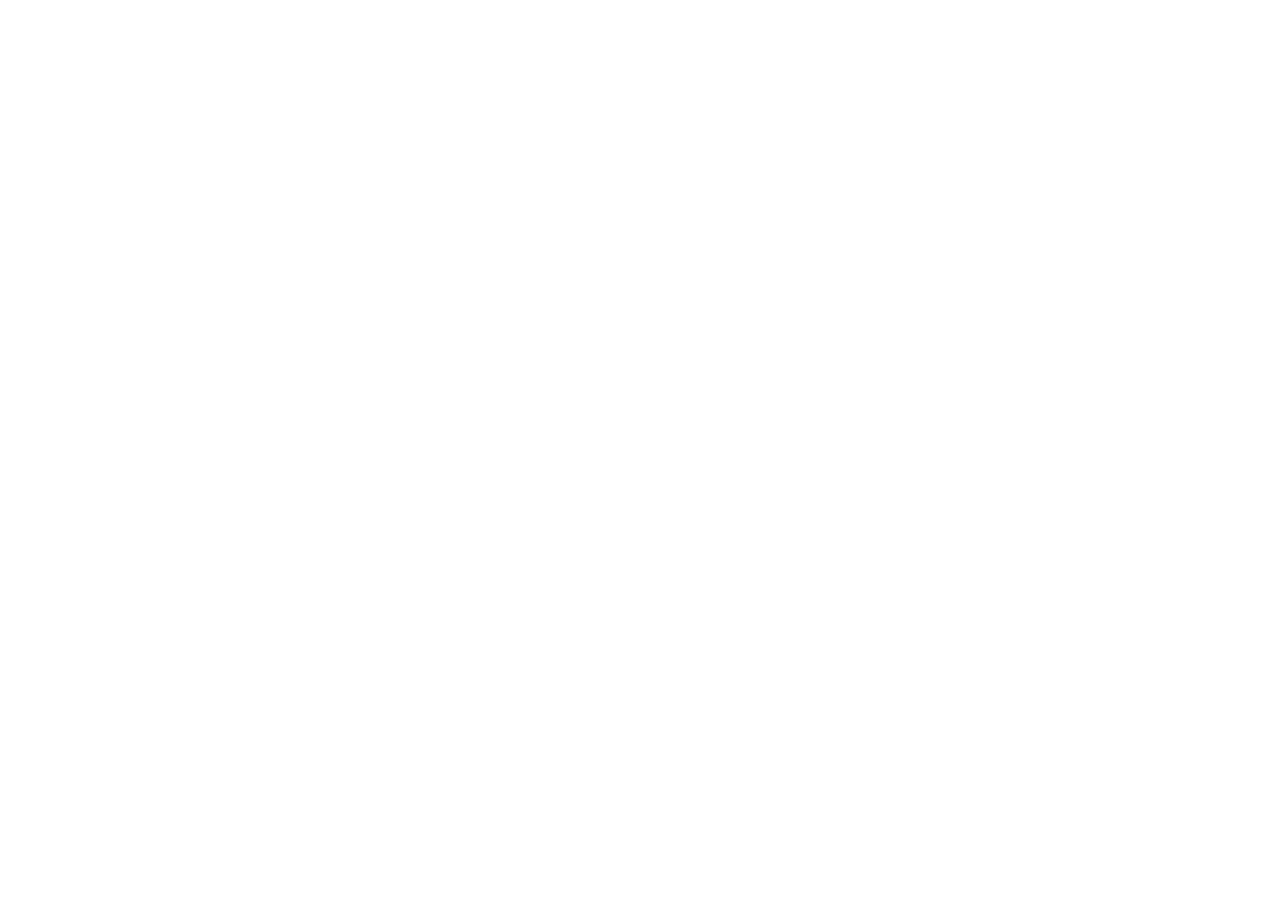
==== index.html @ 42635cfd "init commit" ====
<!doctype html>

<html lang="en">
<head>
  <meta charset="utf-8">
  <meta name="viewport" content="width=device-width, initial-scale=1">

  <title>A Basic HTML5 Template</title>
  <meta name="description" content="Apple designs and creates iPod and iTunes, Mac laptop and desktop computers, the OS X operating system, and the revolutionary iPhone and iPad.">
  <meta name="author" content="Apple, Inc.">

  <meta property="og:title" content="Apple">
  <meta property="og:type" content="website">

  <link rel="stylesheet" href="stylesheet.css">

</head>

<body>
  <!-- your content here... -->
  <script src="js/scripts.js"></script>
</body>
</html>
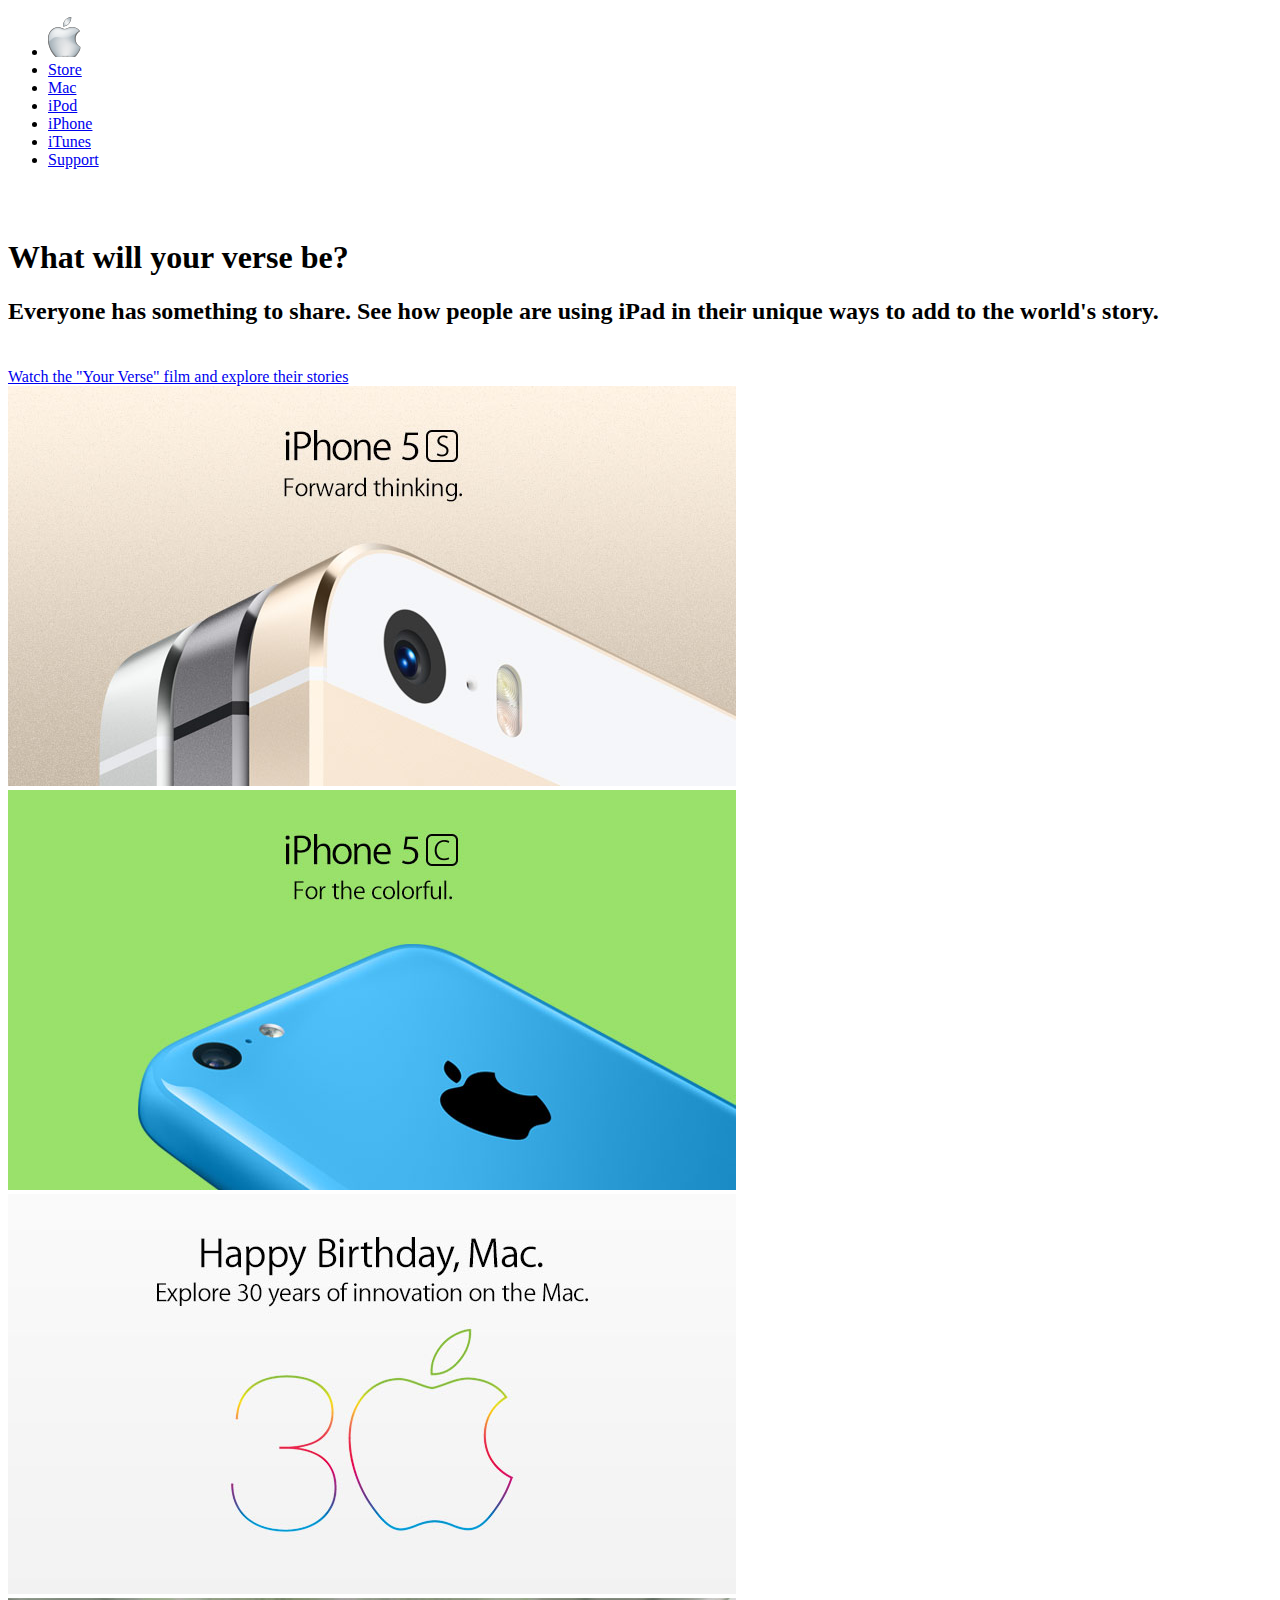
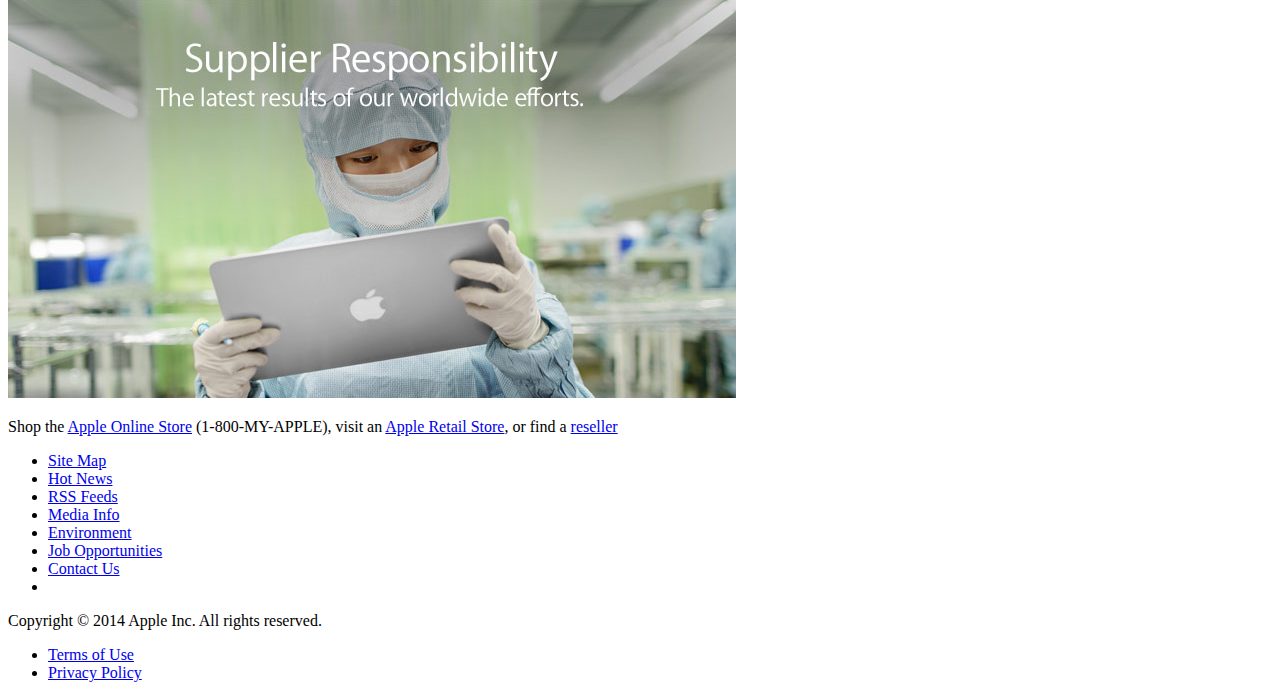
==== commit 4fa99bea: "HTML setup, assets added" ====
--- a/index.html
+++ b/index.html
@@ -17,6 +17,127 @@
 </head>
 
 <body>
+    <div class="top">
+        <nav class="primary-nav">
+            <ul>
+                <li>
+                    <a>
+                        <img src="assets/icons/applelogo-sml.png">
+                    </a>
+                </li>
+                <li>
+                    <a href="#">Store</a>
+                </li>
+                <li>
+                    <a href="#">Mac</a>
+                </li>
+                <li>
+                    <a href="#">iPod</a>
+                </li>
+                <li>
+                    <a href="#">iPhone</a>
+                </li>
+                <li>
+                    <a href="#">iTunes</a>
+                </li>
+                <li>
+                    <a href="#">Support</a>
+                </li>
+            </ul>
+            <div>
+                <form id="main-search">
+                    <img src="assets/icons/microphone_24.png">
+                </form>
+
+            </div>
+
+        </nav>
+        <div class="hero">
+            <a></a>
+            <div>
+                <h1>
+                    What will your verse be?
+                </h1>
+                <h2>
+                    Everyone has something to share. See how people are using iPad in their unique ways to add to the world's story.
+                </h2>
+                <div>
+                    <a href="#">Watch the "Your Verse" film and explore their stories</a>
+                    <img src="assets/icons/vid-play.png">
+                </div>
+            </div>
+
+        </div>
+    </div>
+
+    <aside>
+        <div>
+            <div>
+                <a>
+                    <img src="assets/images/promo_iphone5s_2x.jpg">
+                </a>
+            </div>
+            <div>
+                <a>
+                    <img src="assets/images/promo_iphone5c_2x.jpg">
+                </a>
+            </div>
+            <div>
+                <a>
+                    <img src="assets/images/promo_30_years_2x.jpg">
+                </a>
+            </div>
+            <div>
+                <a>
+                    <img src="assets/images/promo_supplier_responsibility_2x.jpg">
+                </a>
+            </div>
+        </div>
+    </aside>
+    <footer>
+        <div>
+            <p>
+                Shop the <a href="#">Apple Online Store</a> (1-800-MY-APPLE), visit an <a href="#">Apple Retail Store</a>, or find a <a href="#">reseller</a>
+            </p>
+            <ul>
+                <li>
+                    <a href="#">Site Map</a>
+                </li>
+                <li>
+                    <a href="#">Hot News</a>
+                </li>
+                <li>
+                    <a href="#">RSS Feeds</a>
+                </li>
+                <li>
+                    <a href="#">Media Info</a>
+                </li>
+                <li>
+                    <a href="#">Environment</a>
+                </li>
+                <li>
+                    <a href="#">Job Opportunities</a>
+                </li>
+                <li>
+                    <a href="#">Contact Us</a>
+                </li>
+                <li>
+                    <img src="">
+                </li>
+            </ul>
+            <div>
+                <p>Copyright © 2014 Apple Inc. All rights reserved.</p>
+                <ul>
+                    <li>
+                        <a href="#">Terms of Use</a>
+                    </li>
+                    <li>
+                        <a href="#">Privacy Policy</a>
+                    </li>
+                </ul>
+            </div>
+        </div>
+    </footer>
   <!-- your content here... -->
   <script src="js/scripts.js"></script>
 </body>
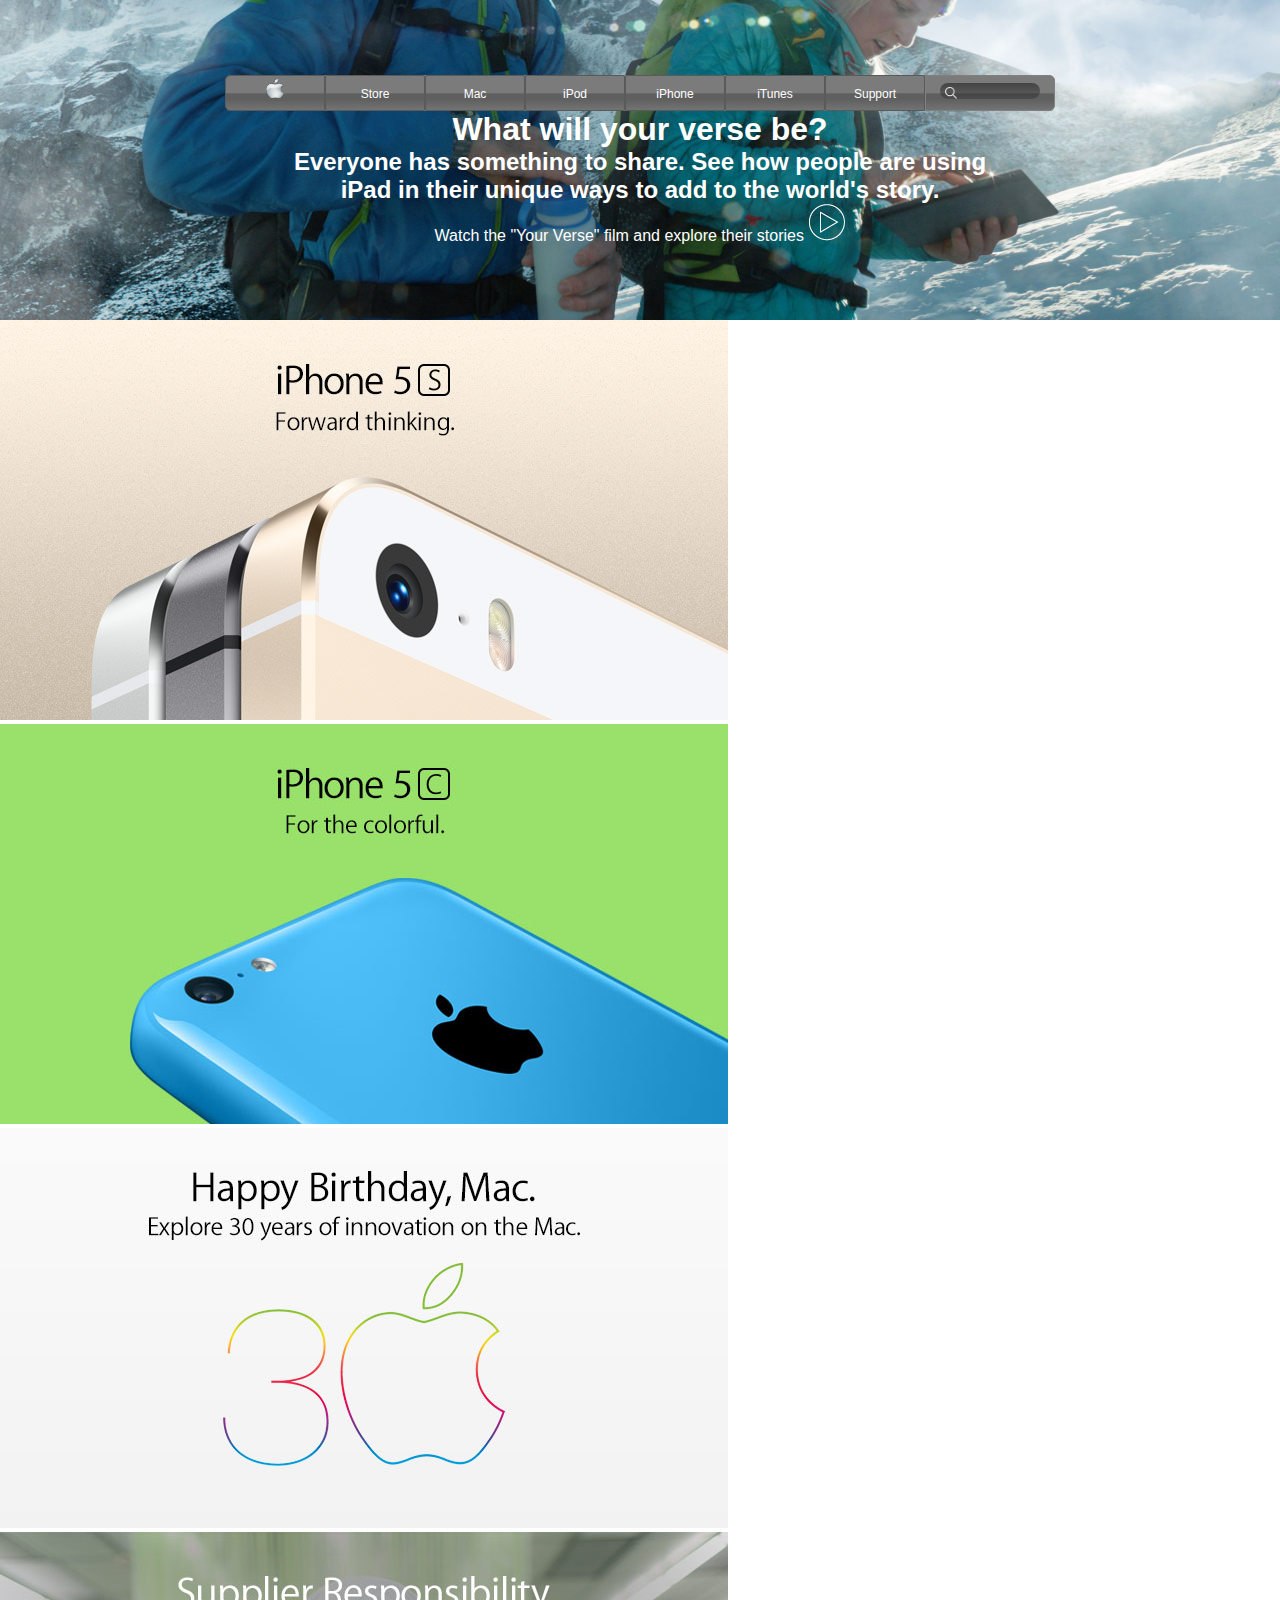
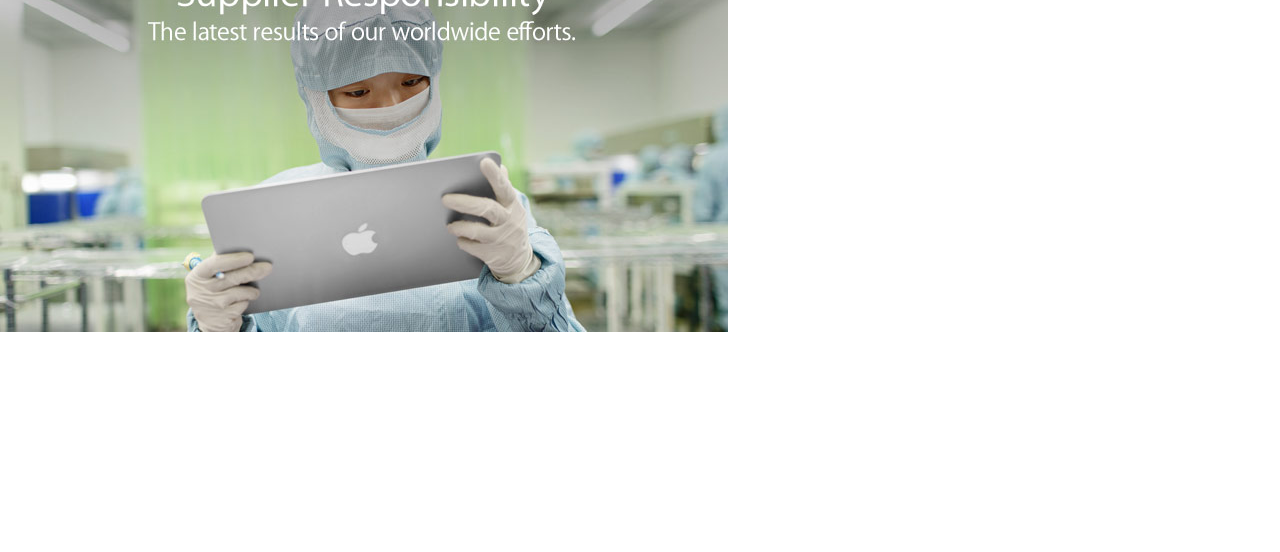
==== commit 41ce9c58: "styled navbar" ====
--- a/index.html
+++ b/index.html
@@ -18,40 +18,31 @@
 
 <body>
     <div class="top">
-        <nav class="primary-nav">
-            <ul>
-                <li>
-                    <a>
-                        <img src="assets/icons/applelogo-sml.png">
-                    </a>
-                </li>
-                <li>
-                    <a href="#">Store</a>
-                </li>
-                <li>
-                    <a href="#">Mac</a>
-                </li>
-                <li>
-                    <a href="#">iPod</a>
-                </li>
-                <li>
-                    <a href="#">iPhone</a>
-                </li>
-                <li>
-                    <a href="#">iTunes</a>
-                </li>
-                <li>
-                    <a href="#">Support</a>
-                </li>
-            </ul>
-            <div>
-                <form id="main-search">
+        <nav class="nav-container">
+            <a href="#">
+                <img class="apple-icon" src="assets/icons/applelogo-sml.png">
+            </a>
+
+            <a href="#">Store</a>
+
+            <a href="#">Mac</a>
+
+            <a href="#">iPod</a>
+
+            <a href="#">iPhone</a>
+
+            <a href="#">iTunes</a>
+
+            <a href="#">Support</a>
+            <form id="main-search">
+                <span>
                     <img src="assets/icons/microphone_24.png">
-                </form>
-
-            </div>
+                    <input type="text" autocomplete="off" autocorrect="off">
+                </span>
+            </form>
 
         </nav>
+        <div></div>
         <div class="hero">
             <a></a>
             <div>
@@ -59,7 +50,7 @@
                     What will your verse be?
                 </h1>
                 <h2>
-                    Everyone has something to share. See how people are using iPad in their unique ways to add to the world's story.
+                    Everyone has something to share. See how people are using <br>iPad in their unique ways to add to the world's story.
                 </h2>
                 <div>
                     <a href="#">Watch the "Your Verse" film and explore their stories</a>
--- a/stylesheet.css
+++ b/stylesheet.css
@@ -0,0 +1,112 @@
+* {
+  box-sizing: border-box;
+  -moz-box-sizing: border-box;
+  -webkit-box-sizing: border-box;
+  /* border: 1px red solid; */
+  padding: 0;
+  margin: 0;
+  font-family: "Lucida Sans", "Lucida Sans Regular", "Lucida Grande",
+    "Lucida Sans Unicode", Geneva, Verdana, sans-serif;
+  color: white;
+}
+
+.top {
+  display: flex;
+  position: relative;
+  background: url(assets/images/your_verse_hero_2x.jpg) 50% 100% no-repeat;
+  background-size: 1440px 1315px;
+  justify-content: center;
+  max-width: 1440px;
+  margin: 0;
+  padding: 75px;
+  left: 0%;
+  top: 0%;
+  height: auto;
+  flex-wrap: wrap;
+}
+
+.nav-container {
+  display: flex;
+  justify-content: space-around;
+  align-items: center;
+  max-width: 980px;
+  height: 36px;
+  border-radius: 6px;
+  background-image: linear-gradient(#7b7b7b 0 50%, #5f5f5f 52% 67%, #757575);
+}
+
+.nav-container a {
+  font: 12px/18px "Lucida Grande", "Lucida Sans Unicode", Helvetica, Arial;
+  text-decoration: none;
+  height: 100%;
+  line-height: 36px;
+  border: 1px solid #5a5a5a;
+  border-radius: 2px;
+  text-align: center;
+  min-width: 100px;
+}
+
+.nav-container a:hover {
+  background-color: #393939;
+}
+
+.nav-container > :first-child {
+  border-radius: 6px 0 0 6px;
+}
+
+.nav-container > :last-child {
+  border-radius: 0 6px 6px 0;
+}
+
+.nav-container form {
+  display: flex;
+  position: relative;
+  align-content: center;
+  justify-content: center;
+  padding: 5px;
+  border-radius: 20px;
+  height: 36px;
+  width: 130px;
+  border: 1px gray solid;
+}
+
+.apple-icon {
+  align-self: center;
+  width: 18px;
+  height: 20px;
+}
+
+#main-search img {
+  margin: 6px 0 0 5px;
+  position: absolute;
+  height: 12px;
+  width: 12px;
+}
+
+#main-search input {
+  display: inline;
+  margin-top: 2px;
+  width: 100px;
+  height: 20px;
+  border-radius: 10px;
+  padding: 4px 22px;
+  height: 16px;
+  margin-bottom: 4px;
+  border: none;
+  background: linear-gradient(rgba(0, 0, 0, 0.45), rgba(0, 0, 0, 0.2));
+}
+
+#main-search input:focus {
+  outline: none !important;
+  background: white;
+  color: #393939;
+}
+
+.hero > * {
+  flex: 1 0 100%;
+  text-align: center;
+}
+
+.hero a {
+  text-decoration: none;
+}
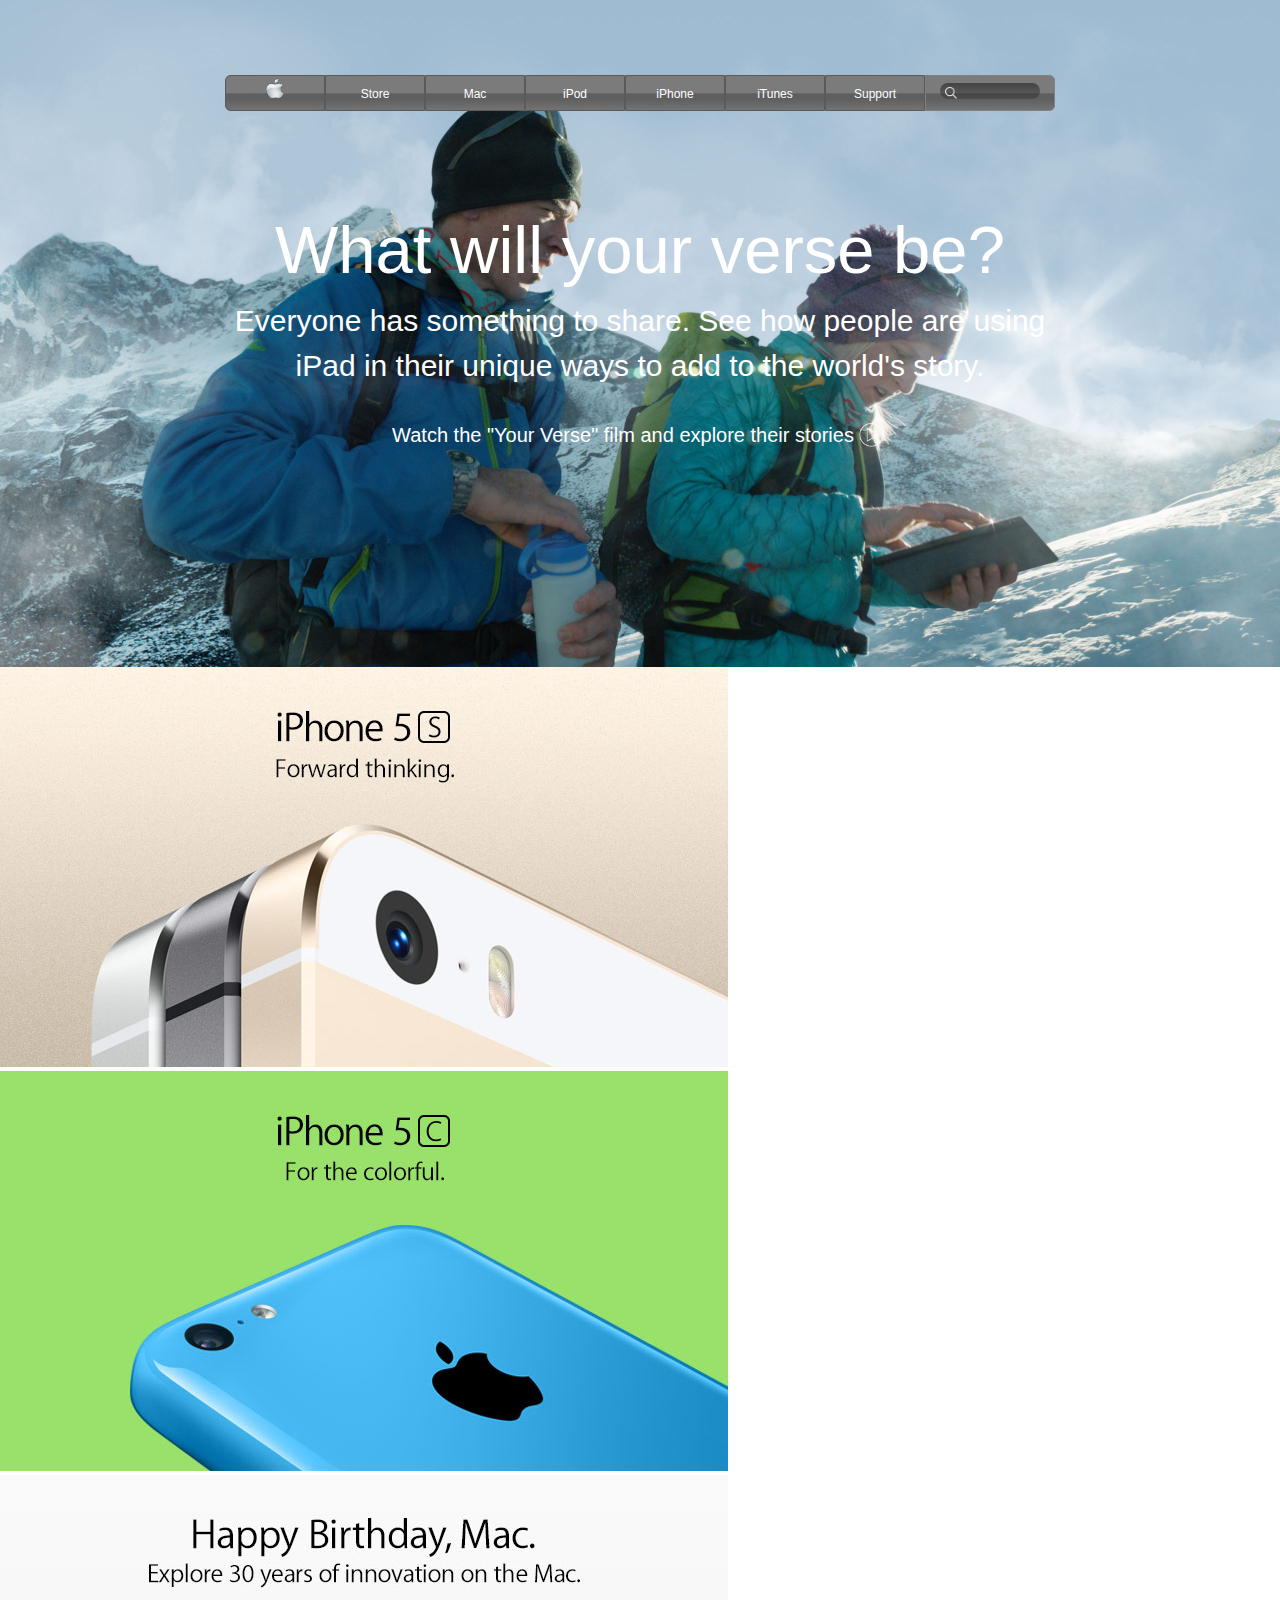
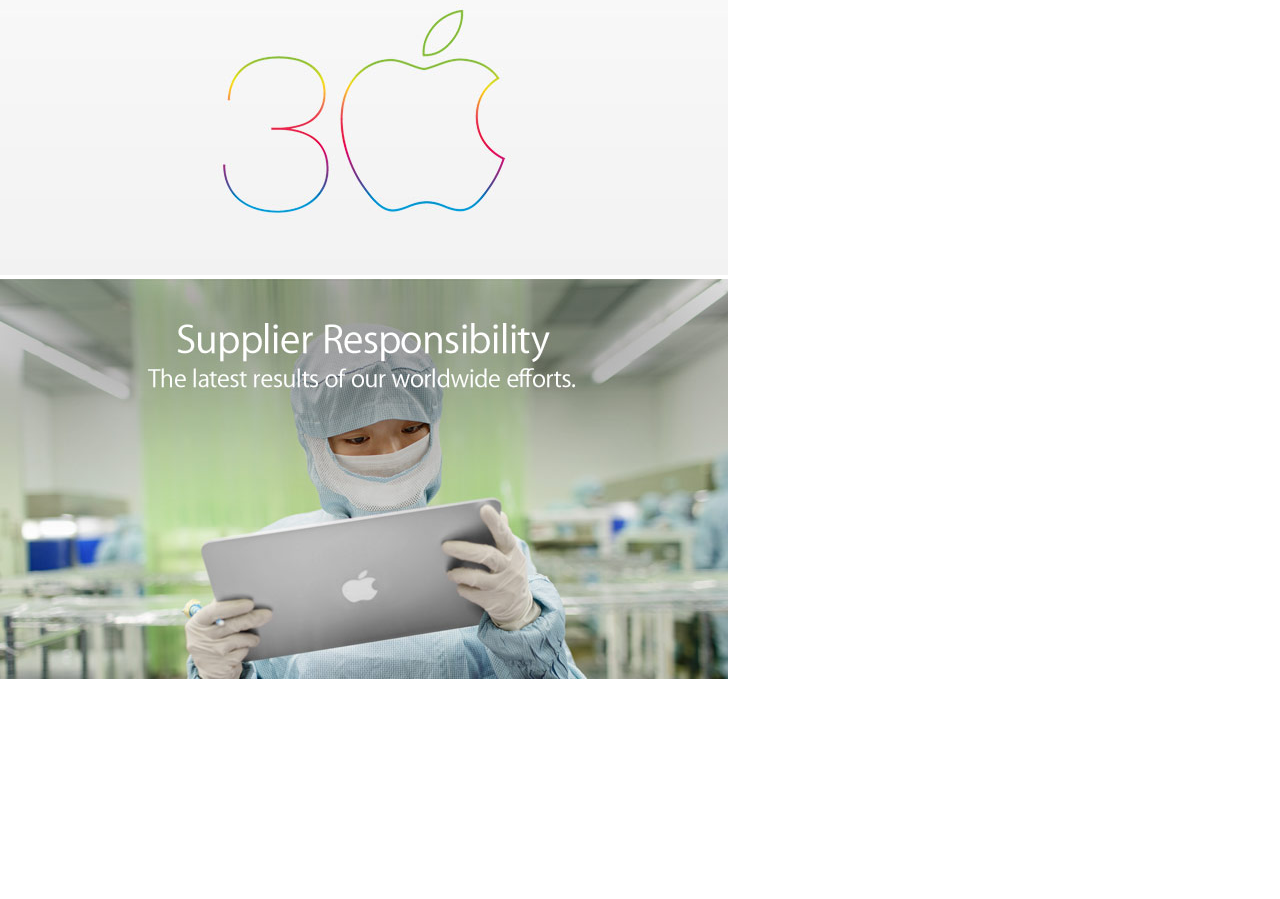
==== commit f388f45a: "styled hero" ====
--- a/index.html
+++ b/index.html
@@ -1,135 +1,137 @@
-<!doctype html>
+<!DOCTYPE html>
 
 <html lang="en">
-<head>
-  <meta charset="utf-8">
-  <meta name="viewport" content="width=device-width, initial-scale=1">
+  <head>
+    <meta charset="utf-8" />
+    <meta name="viewport" content="width=device-width, initial-scale=1" />
 
-  <title>A Basic HTML5 Template</title>
-  <meta name="description" content="Apple designs and creates iPod and iTunes, Mac laptop and desktop computers, the OS X operating system, and the revolutionary iPhone and iPad.">
-  <meta name="author" content="Apple, Inc.">
+    <title>A Basic HTML5 Template</title>
+    <meta
+      name="description"
+      content="Apple designs and creates iPod and iTunes, Mac laptop and desktop computers, the OS X operating system, and the revolutionary iPhone and iPad."
+    />
+    <meta name="author" content="Apple, Inc." />
 
-  <meta property="og:title" content="Apple">
-  <meta property="og:type" content="website">
+    <meta property="og:title" content="Apple" />
+    <meta property="og:type" content="website" />
 
-  <link rel="stylesheet" href="stylesheet.css">
+    <link rel="stylesheet" href="stylesheet.css" />
+  </head>
 
-</head>
+  <body>
+    <div class="top">
+      <nav class="nav-container">
+        <a href="#">
+          <img class="apple-icon" src="assets/icons/applelogo-sml.png" />
+        </a>
 
-<body>
-    <div class="top">
-        <nav class="nav-container">
-            <a href="#">
-                <img class="apple-icon" src="assets/icons/applelogo-sml.png">
-            </a>
+        <a href="#">Store</a>
 
-            <a href="#">Store</a>
+        <a href="#">Mac</a>
 
-            <a href="#">Mac</a>
+        <a href="#">iPod</a>
 
-            <a href="#">iPod</a>
+        <a href="#">iPhone</a>
 
-            <a href="#">iPhone</a>
+        <a href="#">iTunes</a>
 
-            <a href="#">iTunes</a>
-
-            <a href="#">Support</a>
-            <form id="main-search">
-                <span>
-                    <img src="assets/icons/microphone_24.png">
-                    <input type="text" autocomplete="off" autocorrect="off">
-                </span>
-            </form>
-
-        </nav>
-        <div></div>
-        <div class="hero">
-            <a></a>
-            <div>
-                <h1>
-                    What will your verse be?
-                </h1>
-                <h2>
-                    Everyone has something to share. See how people are using <br>iPad in their unique ways to add to the world's story.
-                </h2>
-                <div>
-                    <a href="#">Watch the "Your Verse" film and explore their stories</a>
-                    <img src="assets/icons/vid-play.png">
-                </div>
-            </div>
-
+        <a href="#">Support</a>
+        <form id="main-search">
+          <span>
+            <img src="assets/icons/microphone_24.png" />
+            <input type="text" autocomplete="off" autocorrect="off" />
+          </span>
+        </form>
+      </nav>
+      <div></div>
+      <div class="hero">
+        <a></a>
+        <div>
+          <h1>What will your verse be?</h1>
+          <h2>
+            Everyone has something to share. See how people are using <br />iPad
+            in their unique ways to add to the world's story.
+          </h2>
+          <div class="hero-link">
+            <a href="#"
+              >Watch the "Your Verse" film and explore their stories</a
+            >
+            <img class="vid-icon" src="assets/icons/vid-play.png" />
+          </div>
         </div>
+      </div>
     </div>
 
     <aside>
+      <div>
         <div>
-            <div>
-                <a>
-                    <img src="assets/images/promo_iphone5s_2x.jpg">
-                </a>
-            </div>
-            <div>
-                <a>
-                    <img src="assets/images/promo_iphone5c_2x.jpg">
-                </a>
-            </div>
-            <div>
-                <a>
-                    <img src="assets/images/promo_30_years_2x.jpg">
-                </a>
-            </div>
-            <div>
-                <a>
-                    <img src="assets/images/promo_supplier_responsibility_2x.jpg">
-                </a>
-            </div>
+          <a>
+            <img src="assets/images/promo_iphone5s_2x.jpg" />
+          </a>
         </div>
+        <div>
+          <a>
+            <img src="assets/images/promo_iphone5c_2x.jpg" />
+          </a>
+        </div>
+        <div>
+          <a>
+            <img src="assets/images/promo_30_years_2x.jpg" />
+          </a>
+        </div>
+        <div>
+          <a>
+            <img src="assets/images/promo_supplier_responsibility_2x.jpg" />
+          </a>
+        </div>
+      </div>
     </aside>
     <footer>
+      <div>
+        <p>
+          Shop the <a href="#">Apple Online Store</a> (1-800-MY-APPLE), visit an
+          <a href="#">Apple Retail Store</a>, or find a <a href="#">reseller</a>
+        </p>
+        <ul>
+          <li>
+            <a href="#">Site Map</a>
+          </li>
+          <li>
+            <a href="#">Hot News</a>
+          </li>
+          <li>
+            <a href="#">RSS Feeds</a>
+          </li>
+          <li>
+            <a href="#">Media Info</a>
+          </li>
+          <li>
+            <a href="#">Environment</a>
+          </li>
+          <li>
+            <a href="#">Job Opportunities</a>
+          </li>
+          <li>
+            <a href="#">Contact Us</a>
+          </li>
+          <li>
+            <img src="" />
+          </li>
+        </ul>
         <div>
-            <p>
-                Shop the <a href="#">Apple Online Store</a> (1-800-MY-APPLE), visit an <a href="#">Apple Retail Store</a>, or find a <a href="#">reseller</a>
-            </p>
-            <ul>
-                <li>
-                    <a href="#">Site Map</a>
-                </li>
-                <li>
-                    <a href="#">Hot News</a>
-                </li>
-                <li>
-                    <a href="#">RSS Feeds</a>
-                </li>
-                <li>
-                    <a href="#">Media Info</a>
-                </li>
-                <li>
-                    <a href="#">Environment</a>
-                </li>
-                <li>
-                    <a href="#">Job Opportunities</a>
-                </li>
-                <li>
-                    <a href="#">Contact Us</a>
-                </li>
-                <li>
-                    <img src="">
-                </li>
-            </ul>
-            <div>
-                <p>Copyright © 2014 Apple Inc. All rights reserved.</p>
-                <ul>
-                    <li>
-                        <a href="#">Terms of Use</a>
-                    </li>
-                    <li>
-                        <a href="#">Privacy Policy</a>
-                    </li>
-                </ul>
-            </div>
+          <p>Copyright © 2014 Apple Inc. All rights reserved.</p>
+          <ul>
+            <li>
+              <a href="#">Terms of Use</a>
+            </li>
+            <li>
+              <a href="#">Privacy Policy</a>
+            </li>
+          </ul>
         </div>
+      </div>
     </footer>
-  <!-- your content here... -->
-  <script src="js/scripts.js"></script>
-</body>
+    <!-- your content here... -->
+    <script src="js/scripts.js"></script>
+  </body>
 </html>
--- a/stylesheet.css
+++ b/stylesheet.css
@@ -107,6 +107,37 @@
   text-align: center;
 }
 
-.hero a {
+.hero h1 {
+  margin: 100px 0 10px 0;
+  font-size: 67px;
+  font-family: "Source Sans Pro", sans-serif;
+  font-weight: 100;
+}
+
+.hero h2 {
+  font-size: 30px;
+  font-weight: 100;
+  line-height: 1.5;
+  font-family: "Source Sans Pro", sans-serif;
+  font-weight: 100;
+}
+
+.hero-link {
+  display: flex;
+  justify-content: center;
+  align-items: center;
+  margin: 30px 0 140px 0;
+}
+
+.hero-link a {
+  font-size: 20px;
+  font-weight: 100;
+  font-family: "Source Sans Pro", sans-serif;
   text-decoration: none;
 }
+
+.vid-icon {
+  margin: 5px;
+  height: 24px;
+  width: 24px;
+}
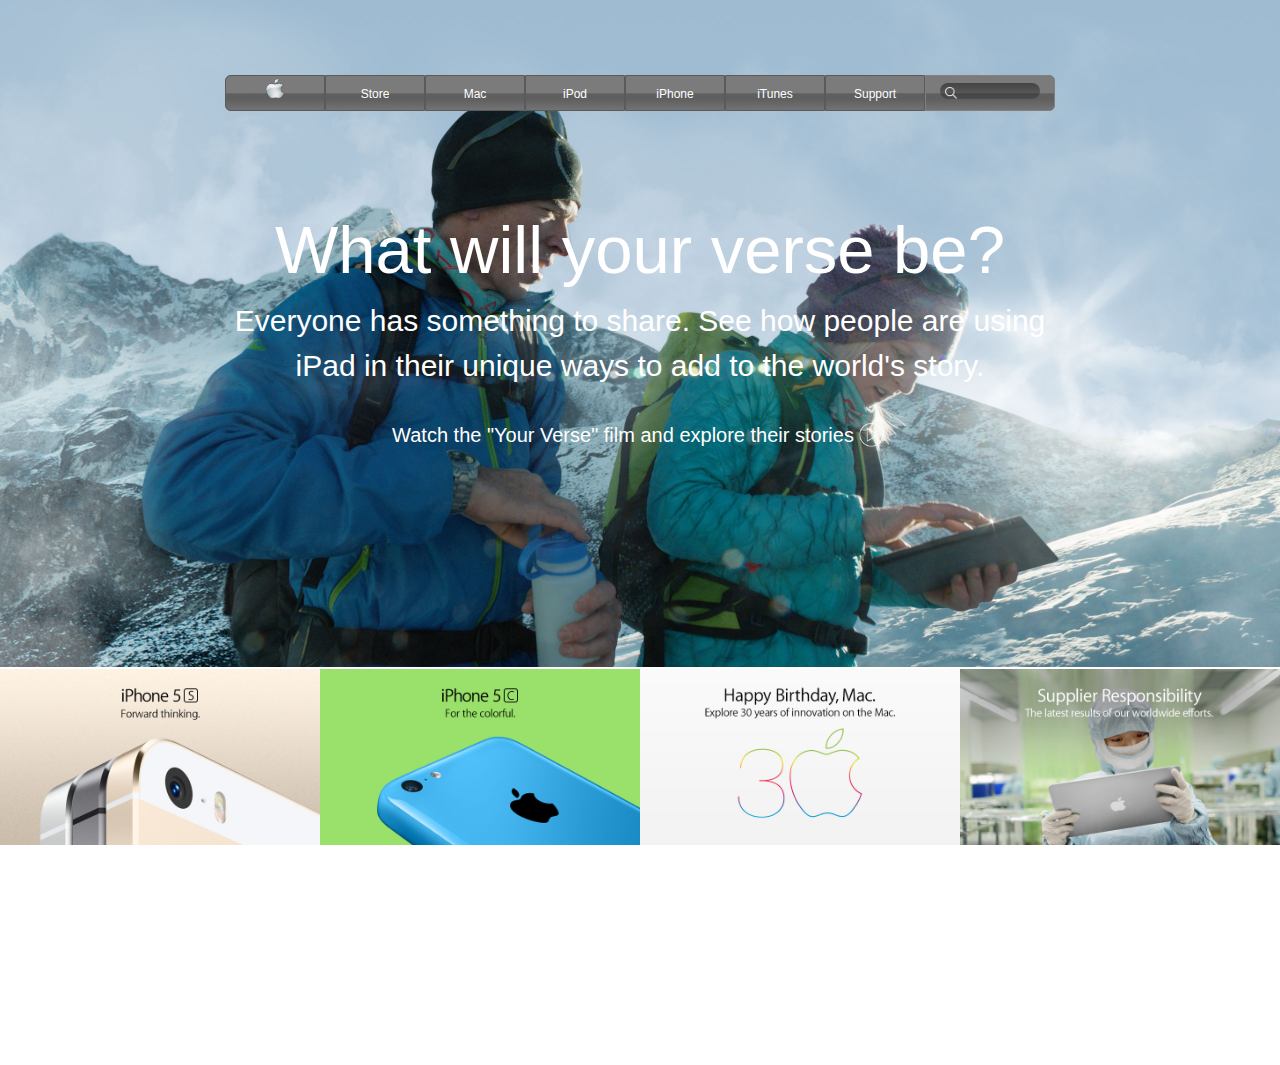
==== commit 82cc0ad1: "styled promo grid" ====
--- a/index.html
+++ b/index.html
@@ -63,27 +63,22 @@
     </div>
 
     <aside>
-      <div>
-        <div>
-          <a>
-            <img src="assets/images/promo_iphone5s_2x.jpg" />
-          </a>
-        </div>
-        <div>
-          <a>
-            <img src="assets/images/promo_iphone5c_2x.jpg" />
-          </a>
-        </div>
-        <div>
-          <a>
-            <img src="assets/images/promo_30_years_2x.jpg" />
-          </a>
-        </div>
-        <div>
-          <a>
-            <img src="assets/images/promo_supplier_responsibility_2x.jpg" />
-          </a>
-        </div>
+      <div class="promos">
+        <a class="promo-item">
+          <img class="promo-pic" src="assets/images/promo_iphone5s_2x.jpg" />
+        </a>
+        <a class="promo-item">
+          <img class="promo-pic" src="assets/images/promo_iphone5c_2x.jpg" />
+        </a>
+        <a class="promo-item">
+          <img class="promo-pic" src="assets/images/promo_30_years_2x.jpg" />
+        </a>
+        <a>
+          <img
+            class="promo-pic"
+            src="assets/images/promo_supplier_responsibility_2x.jpg"
+          />
+        </a>
       </div>
     </aside>
     <footer>
--- a/stylesheet.css
+++ b/stylesheet.css
@@ -1,3 +1,5 @@
+/* GENERAL */
+
 * {
   box-sizing: border-box;
   -moz-box-sizing: border-box;
@@ -8,6 +10,10 @@
   font-family: "Lucida Sans", "Lucida Sans Regular", "Lucida Grande",
     "Lucida Sans Unicode", Geneva, Verdana, sans-serif;
   color: white;
+}
+
+.body {
+  display: grid;
 }
 
 .top {
@@ -24,6 +30,8 @@
   height: auto;
   flex-wrap: wrap;
 }
+
+/* NAVIGATION */
 
 .nav-container {
   display: flex;
@@ -102,6 +110,8 @@
   color: #393939;
 }
 
+/* HERO */
+
 .hero > * {
   flex: 1 0 100%;
   text-align: center;
@@ -141,3 +151,21 @@
   height: 24px;
   width: 24px;
 }
+
+/* PROMOS */
+
+.promos {
+  display: grid;
+  grid-template-columns: 1fr 1fr 1fr 1fr;
+  margin-top: 2px;
+  width: 100%;
+  max-width: 1440px;
+  height: 100%;
+}
+
+.promo-pic {
+  width: 100%;
+  height: auto;
+  overflow: hidden;
+  object-fit: cover;
+}
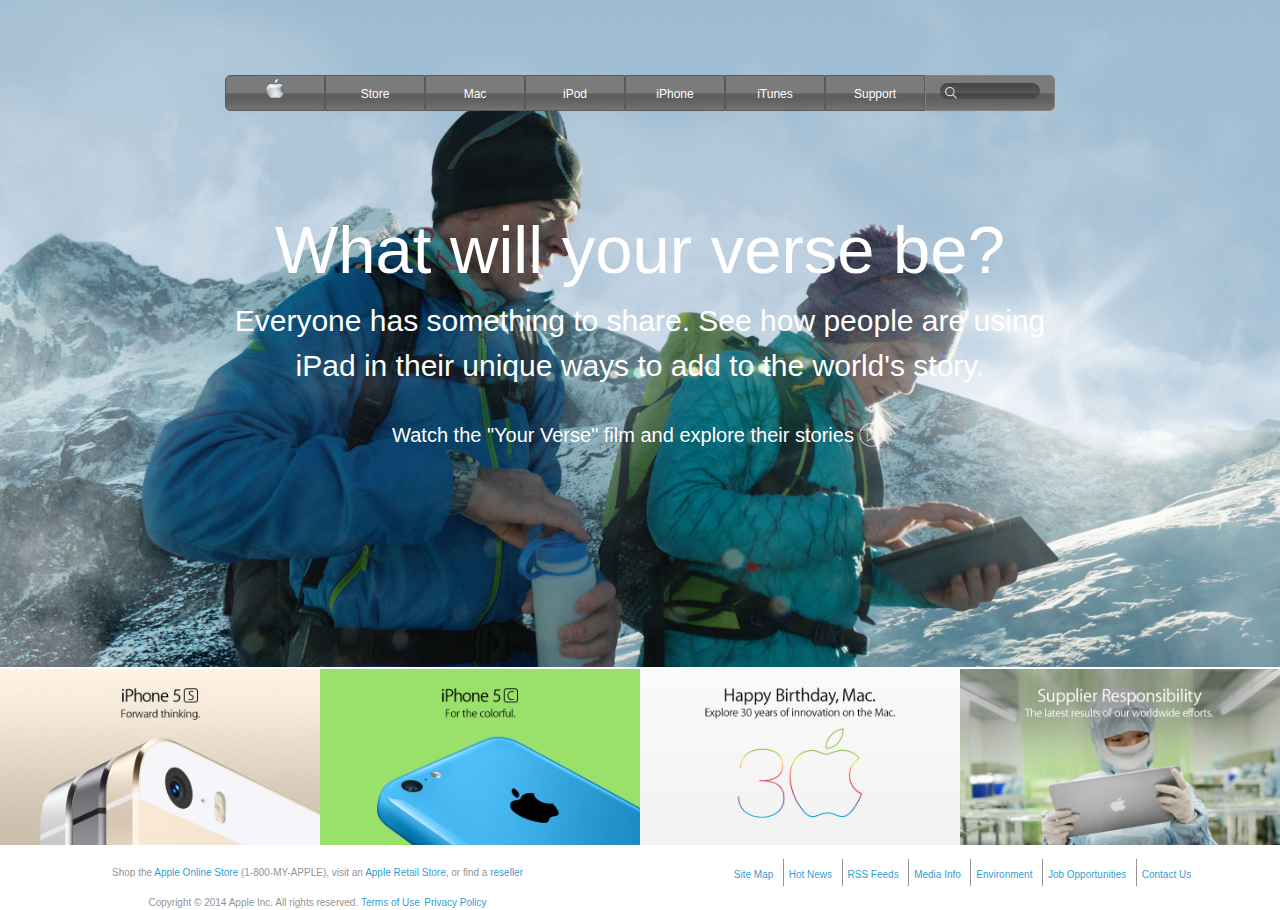
==== commit c7b2f27c: "styled footer" ====
--- a/index.html
+++ b/index.html
@@ -82,12 +82,16 @@
       </div>
     </aside>
     <footer>
-      <div>
-        <p>
-          Shop the <a href="#">Apple Online Store</a> (1-800-MY-APPLE), visit an
-          <a href="#">Apple Retail Store</a>, or find a <a href="#">reseller</a>
-        </p>
-        <ul>
+      <div class="footer-top">
+        <div class="footer-left">
+          <p>
+            Shop the <a href="#">Apple Online Store</a> (1-800-MY-APPLE), visit
+            an <a href="#">Apple Retail Store</a>, or find a
+            <a href="#">reseller</a>
+          </p>
+        </div>
+
+        <ul class="site-map">
           <li>
             <a href="#">Site Map</a>
           </li>
@@ -109,20 +113,14 @@
           <li>
             <a href="#">Contact Us</a>
           </li>
-          <li>
-            <img src="" />
-          </li>
         </ul>
         <div>
-          <p>Copyright © 2014 Apple Inc. All rights reserved.</p>
-          <ul>
-            <li>
-              <a href="#">Terms of Use</a>
-            </li>
-            <li>
-              <a href="#">Privacy Policy</a>
-            </li>
-          </ul>
+          <span>
+            <p class="inline">
+              Copyright © 2014 Apple Inc. All rights reserved.
+            </p>
+            <a href="#">Terms of Use</a> <a href="#">Privacy Policy</a>
+          </span>
         </div>
       </div>
     </footer>
--- a/stylesheet.css
+++ b/stylesheet.css
@@ -13,7 +13,7 @@
 }
 
 .body {
-  display: grid;
+  margin: auto;
 }
 
 .top {
@@ -22,11 +22,9 @@
   background: url(assets/images/your_verse_hero_2x.jpg) 50% 100% no-repeat;
   background-size: 1440px 1315px;
   justify-content: center;
+  margin: auto;
   max-width: 1440px;
-  margin: 0;
   padding: 75px;
-  left: 0%;
-  top: 0%;
   height: auto;
   flex-wrap: wrap;
 }
@@ -100,6 +98,7 @@
   padding: 4px 22px;
   height: 16px;
   margin-bottom: 4px;
+  font-size: 11px;
   border: none;
   background: linear-gradient(rgba(0, 0, 0, 0.45), rgba(0, 0, 0, 0.2));
 }
@@ -157,7 +156,8 @@
 .promos {
   display: grid;
   grid-template-columns: 1fr 1fr 1fr 1fr;
-  margin-top: 2px;
+
+  margin: 2px auto 15px auto;
   width: 100%;
   max-width: 1440px;
   height: 100%;
@@ -169,3 +169,42 @@
   overflow: hidden;
   object-fit: cover;
 }
+
+/* FOOTER */
+
+.footer-top p {
+  color: #949494;
+  font-size: 10px;
+  line-height: 1.5;
+}
+
+.footer-top {
+  display: grid;
+  grid-template-columns: 1fr 1fr;
+  grid-gap: 10px;
+  max-width: 1440px;
+  align-items: center;
+  text-align: center;
+  margin: auto;
+}
+
+.footer-top a {
+  color: #0088ccd9;
+  font-size: 10px;
+  line-height: 1.5;
+  text-decoration: none;
+}
+
+.footer-top li {
+  display: inline;
+  border-right: 0.5px solid #949494;
+  padding: 5px;
+}
+
+.footer-top li:last-child {
+  border: none;
+}
+
+.inline {
+  display: inline;
+}
